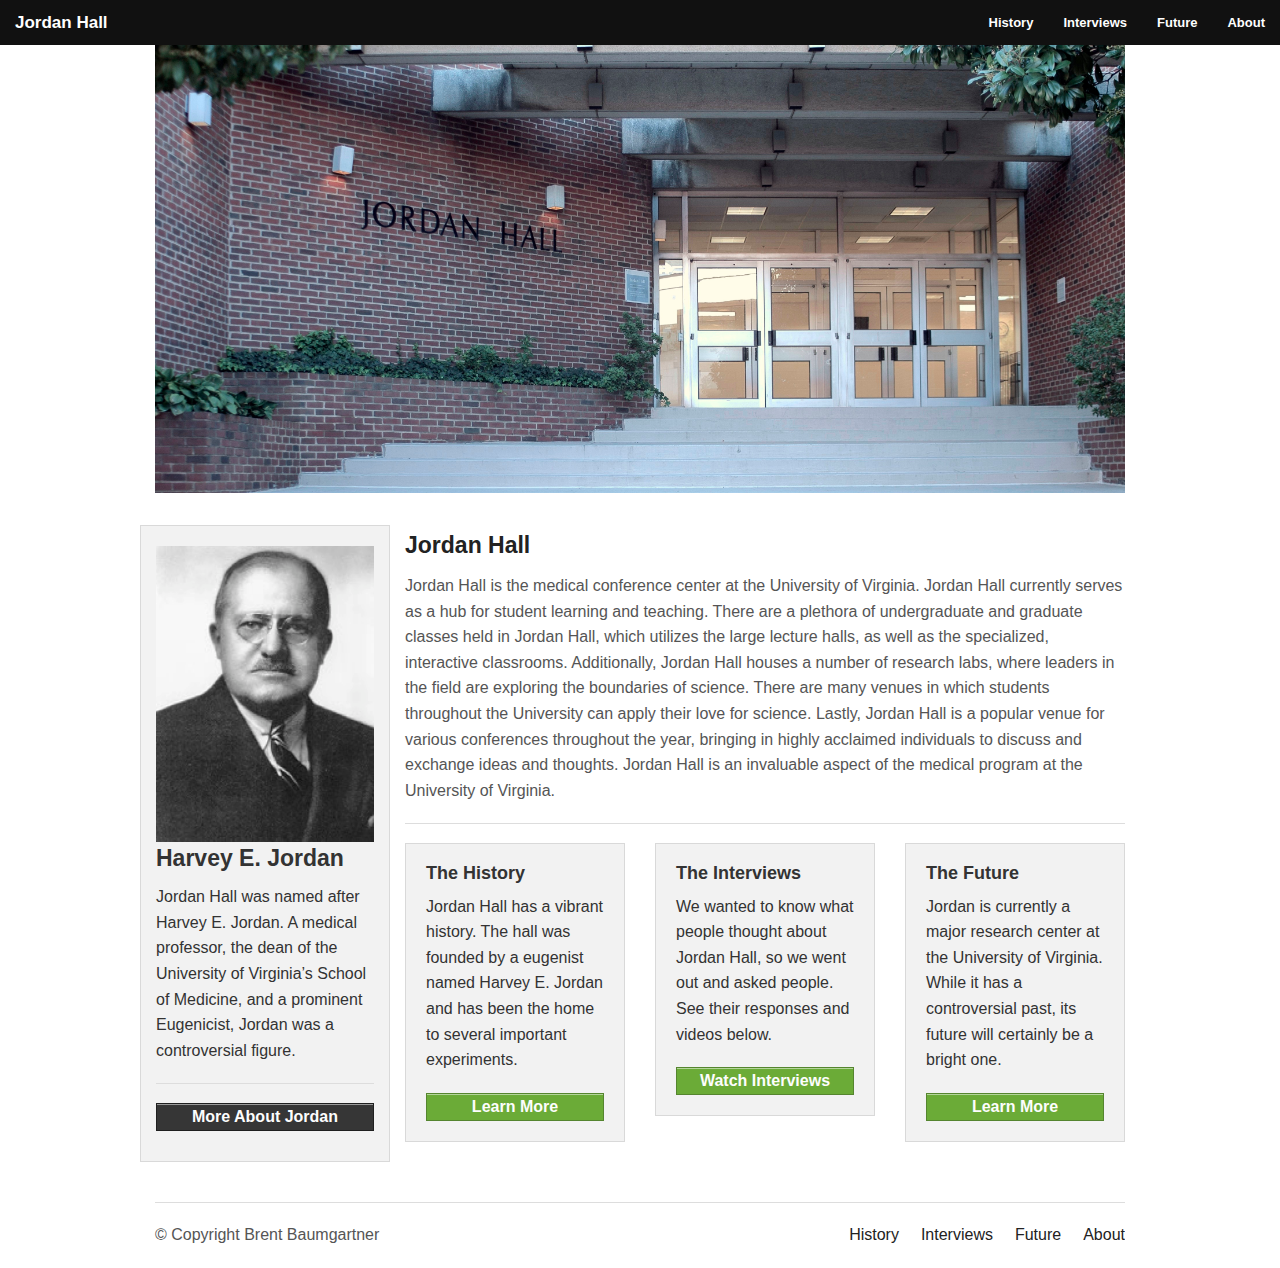
==== index.html @ 00b4e78d "First pages commit" ====
<!DOCTYPE html>
<!--[if IE 8]>               <html class="no-js lt-ie9" lang="en"> <![endif]-->
<!--[if gt IE 8]><!-->
<html class="no-js" lang="en">
	<!--<![endif]-->
	<head>
		<meta charset="utf-8">
		<meta name="viewport" content="width=device-width">
		<title>
			Jordan Hall
		</title>
		<link rel="icon" type="image/png" href="/somewhere/myicon.png">
		<link rel="stylesheet" href="css/normalize.css" type="text/css">
		<link rel="stylesheet" href="css/foundation.min.css" type="text/css">
		<link rel="stylesheet" href="css/custom.css" type="text/css">
		<script src="js/vendor/custom.modernizr.js" type="text/javascript">
</script>
	</head>
	<body>
		<!-- Navigation -->
		<nav class="top-bar">
			<ul class="title-area">
				<!-- Title Area -->
				<li class="name">
					<h1>
						<a href="#">Jordan Hall</a>
					</h1>
				</li>
			</ul>
			<section class="top-bar-section">
				<!-- Right Nav Section -->
				<ul class="right">
					<li>
						<a href="history/">History</a>
					</li>
					<li>
						<a href="interviews/">Interviews</a>
					</li>
					<li>
						<a href="future/">Future</a>
					</li>
					<li>
						<a href="about/">About</a>
					</li>
				</ul>
			</section>
		</nav><!-- End Top Bar -->
		<!-- Header -->
		<div class="row">
			<div class="large-12 columns">
				<img src="img/jordan_hall.jpg"><br>
				<br>
			</div>
		</div><!-- End Header -->
		<div class="row">
			<div class="large-3 panel columns">
				<img src="img/jordan_profile.png">
				<h4>
					Harvey E. Jordan
				</h4>
				<p>
					Jordan Hall was named after Harvey E. Jordan.  A medical professor, the dean of the University of Virginia’s School of Medicine, and a prominent Eugenicist, Jordan was a controversial figure. 
				</p>
				<hr>
				<div class="row">
					<div class="large-12 columns">
						<a href="history/" class="button">More About Jordan</a>
					</div>
				</div>
			</div>
			<div class="large-9 columns">
				<div class="row">
					<div class="large-12 columns">
						<h4>Jordan Hall</h4>
						<p>
							Jordan Hall is the medical conference center at the University of Virginia.  Jordan Hall currently serves as a hub for student learning and teaching.  There are a plethora of undergraduate and graduate classes held in Jordan Hall, which utilizes the large lecture halls, as well as the specialized, interactive classrooms.  Additionally, Jordan Hall houses a number of research labs, where leaders in the field are exploring the boundaries of science.  There are many venues in which students throughout the University can apply their love for science.  Lastly, Jordan Hall is a popular venue for various conferences throughout the year, bringing in highly acclaimed individuals to discuss and exchange ideas and thoughts.  Jordan Hall is an invaluable aspect of the medical program at the University of Virginia.
						</p>
						<hr />
					</div>
				</div>
				<div class="row">
					<div class="large-4 columns">
						<div class="panel">
							<h5>
								The History
							</h5>
							<p>
								Jordan Hall has a vibrant history. The hall was founded by a eugenist named Harvey E. Jordan and has been the home to several important experiments.
							</p><a href="history/" class="success button">Learn More</a>
						</div>
					</div>
					<div class="large-4 columns">
						<div class="panel">
							<h5>
								The Interviews
							</h5>
							<p>
								We wanted to know what people thought about Jordan Hall, so we went out and asked people. See their responses and videos below.
							</p>
							<a href="interviews/" class="success button">Watch Interviews</a>
						</div>
					</div>
					<div class="large-4 columns">
						<div class="panel">
							<h5>
								The Future
							</h5>
							<p>
								Jordan is currently a major research center at the University of Virginia. While it has a controversial past, its future will certainly be a bright one.
							</p><a href="future/" class="success button">Learn More</a>
						</div>
					</div>
				</div>
			</div>
		</div><!-- Footer -->
		<footer class="row">
			<div class="large-12 columns">
				<hr>
				<div class="row">
					<div class="large-6 columns">
						<p>
							© Copyright Brent Baumgartner
						</p>
					</div>
					<div class="large-6 columns">
						<ul class="inline-list right">
							<li>
								<a href="history/">History</a>
							</li>
							<li>
								<a href="interviews/">Interviews</a>
							</li>
							<li>
								<a href="future/">Future</a>
							</li>
							<li>
								<a href="about/">About</a>
							</li>
						</ul>
					</div>
				</div>
			</div>
		</footer>
	</body>
</html>
---- css/custom.css ----
.circular {
	width: 150px;
	height: 150px;
	-webkit-border-radius: 75px;
	-moz-border-radius: 75px;
	border-radius: 75px;

	background: url(http://www.gravatar.com/avatar/cbd668c10f6384662519c3a4875661a8?s=150) no-repeat;

	-webkit-box-shadow: 0 0 8px rgba(0, 0, 0, .8);
	-moz-box-shadow: 0 0 8px rgba(0, 0, 0, .8);
	box-shadow: 0 0 8px rgba(0, 0, 0, .8);

	margin-bottom: 20px;
	margin-top: 10px;
	margin: 15px auto;
	}

.button {
	display: block;
	width:100%;
	padding: 5px 10px;
	opacity:.9;
	margin-bottom:10px;
}

.button:hover {
	opacity:1;
}
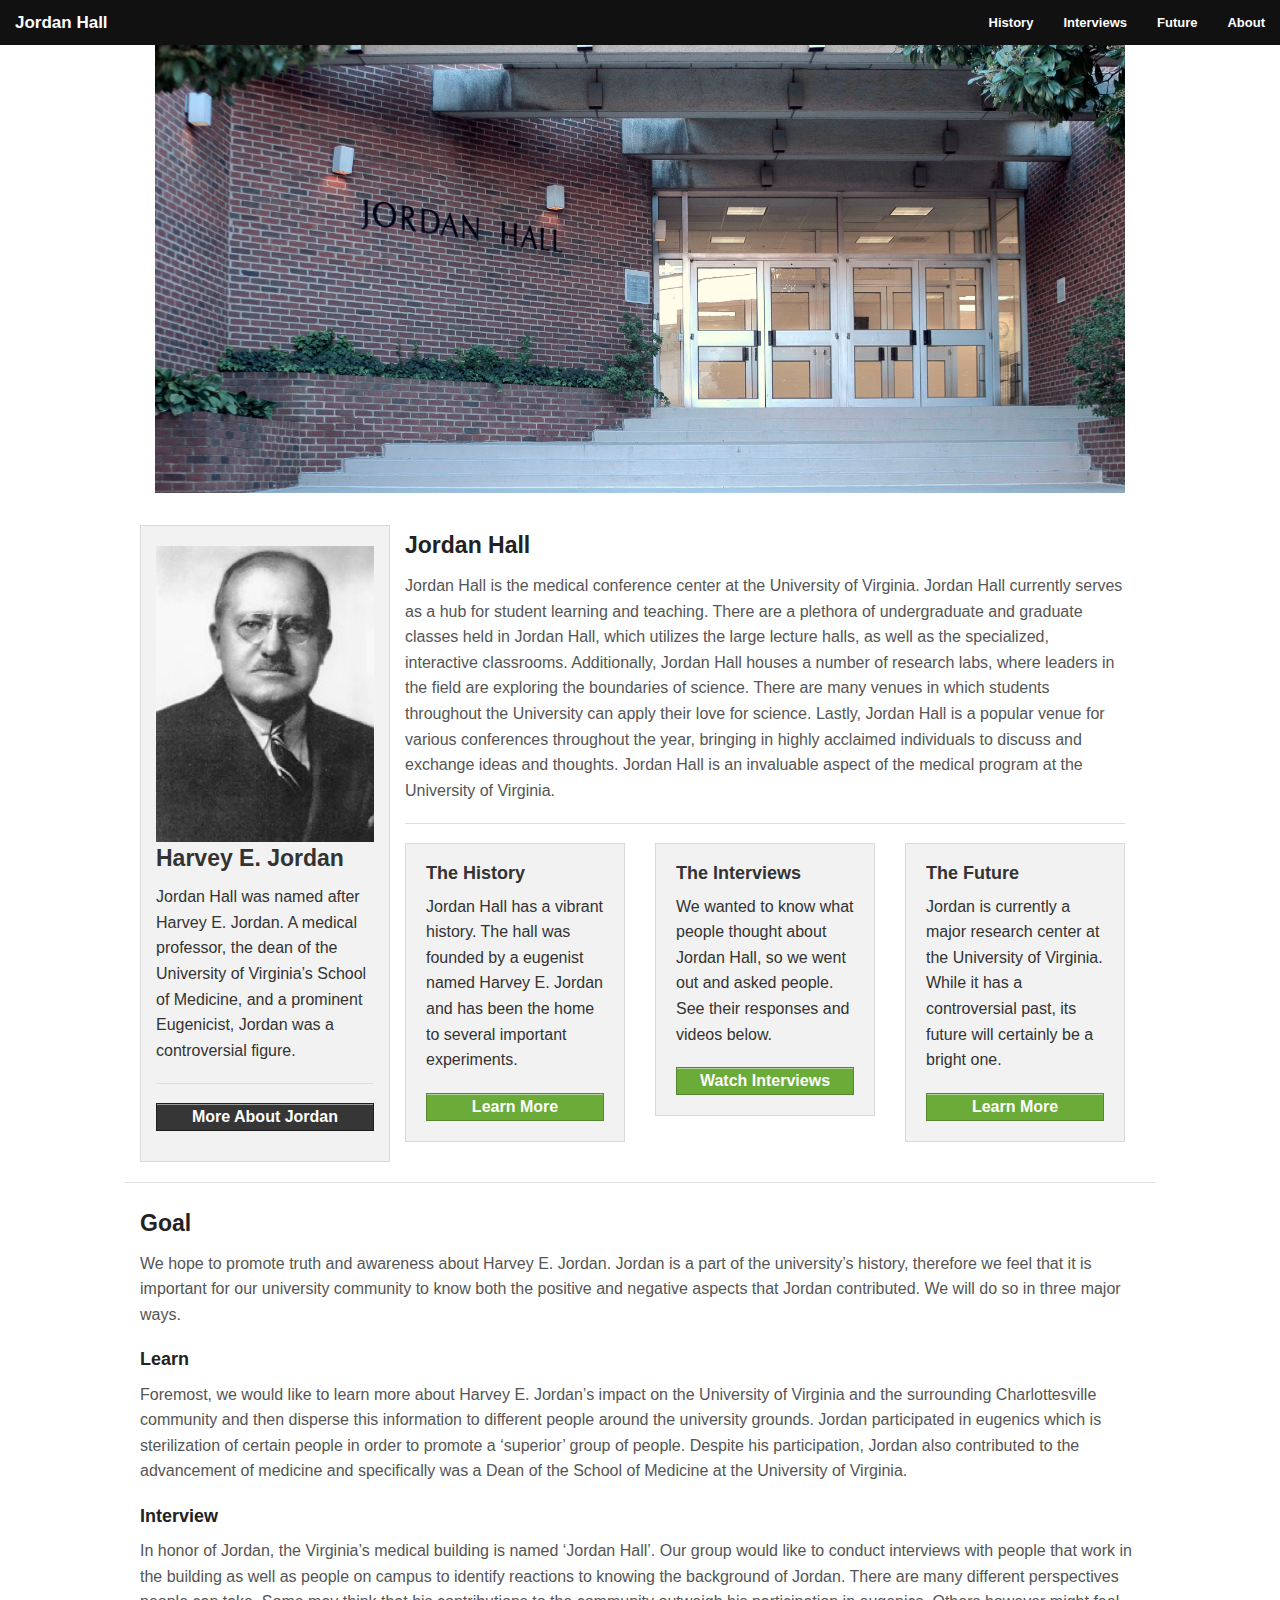
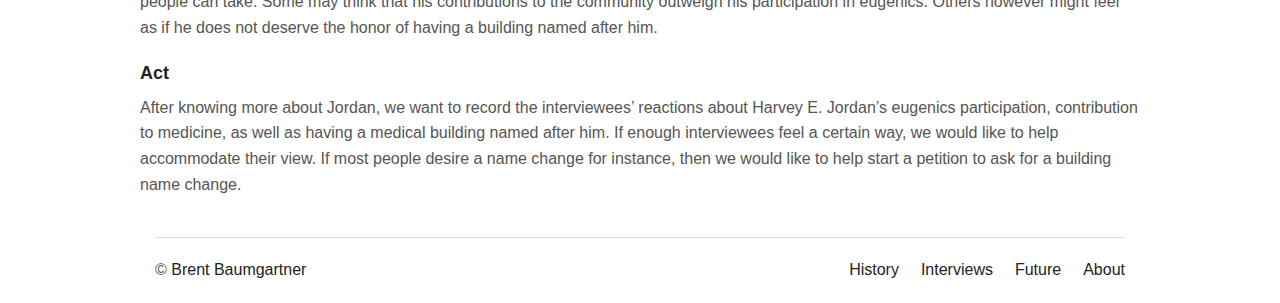
==== commit e811e943: "Create site" ====
--- a/index.html
+++ b/index.html
@@ -112,6 +112,28 @@
 					</div>
 				</div>
 			</div>
+
+				<div class="row">
+					<hr />
+					<div class="large-12 columns">
+						<h4>Goal</h4>
+						<p>
+							We hope to promote truth and awareness about Harvey E. Jordan. Jordan is a part of the university’s history, therefore we feel that it is important for our university community to know both the positive and negative aspects that Jordan contributed. We will do so in three major ways.
+						</p>
+						<h5>Learn</h5>
+						<p>
+							Foremost, we would like to learn more about Harvey E. Jordan’s impact on the University of Virginia and the surrounding Charlottesville community and then disperse this information to different people around the university grounds. Jordan participated in eugenics which is sterilization of certain people in order to promote a ‘superior’ group of people. Despite his participation, Jordan also contributed to the advancement of medicine and specifically was a Dean of the School of Medicine at the University of Virginia.
+						</p>
+						<h5>Interview</h5>
+						<p>
+							In honor of Jordan, the Virginia’s medical building is named ‘Jordan Hall’. Our group would like to conduct interviews with people that work in the building as well as people on campus to identify reactions to knowing the background of Jordan. There are many different perspectives people can take. Some may think that his contributions to the community outweigh his participation in eugenics. Others however might feel as if he does not deserve the honor of having a building named after him.
+						</p>
+						<h5>Act</h5>
+						<p>
+							After knowing more about Jordan, we want to record the interviewees’ reactions about Harvey E. Jordan’s eugenics participation, contribution to medicine, as well as having a medical building named after him. If enough interviewees feel a certain way, we would like to help accommodate their view. If most people desire a name change for instance, then we would like to help start a petition to ask for a building name change.
+						</p>
+					</div>
+				</div>
 		</div><!-- Footer -->
 		<footer class="row">
 			<div class="large-12 columns">
@@ -119,7 +141,7 @@
 				<div class="row">
 					<div class="large-6 columns">
 						<p>
-							© Copyright Brent Baumgartner
+							© <a href="http://brentbaum.com">Brent Baumgartner</a>
 						</p>
 					</div>
 					<div class="large-6 columns">
--- a/css/custom.css
+++ b/css/custom.css
@@ -4,8 +4,6 @@
 	-webkit-border-radius: 75px;
 	-moz-border-radius: 75px;
 	border-radius: 75px;
-
-	background: url(http://www.gravatar.com/avatar/cbd668c10f6384662519c3a4875661a8?s=150) no-repeat;
 
 	-webkit-box-shadow: 0 0 8px rgba(0, 0, 0, .8);
 	-moz-box-shadow: 0 0 8px rgba(0, 0, 0, .8);
@@ -15,6 +13,26 @@
 	margin-top: 10px;
 	margin: 15px auto;
 	}
+
+.angela {
+	background: url(../img/angela.jpg) no-repeat;
+	background-size: 150px;
+}
+
+.ashley {
+	background: url(../img/ashley.jpg) no-repeat;
+	background-size: 150px;
+}
+
+.megan {
+	background: url(../img/megan.jpg) no-repeat;
+	background-size: 150px;
+}
+
+.sam {
+	background: url(../img/sam.jpg) no-repeat;
+	background-size: 150px;
+}
 
 .button {
 	display: block;
@@ -26,4 +44,18 @@
 
 .button:hover {
 	opacity:1;
+}
+
+#eugenics-tree {
+	margin-top: 40px;
+}
+
+#interview-frame {
+	width:100%;
+	height: 400px;
+}
+
+#survey-frame {
+	width: 100%;
+	height: 800px;
 }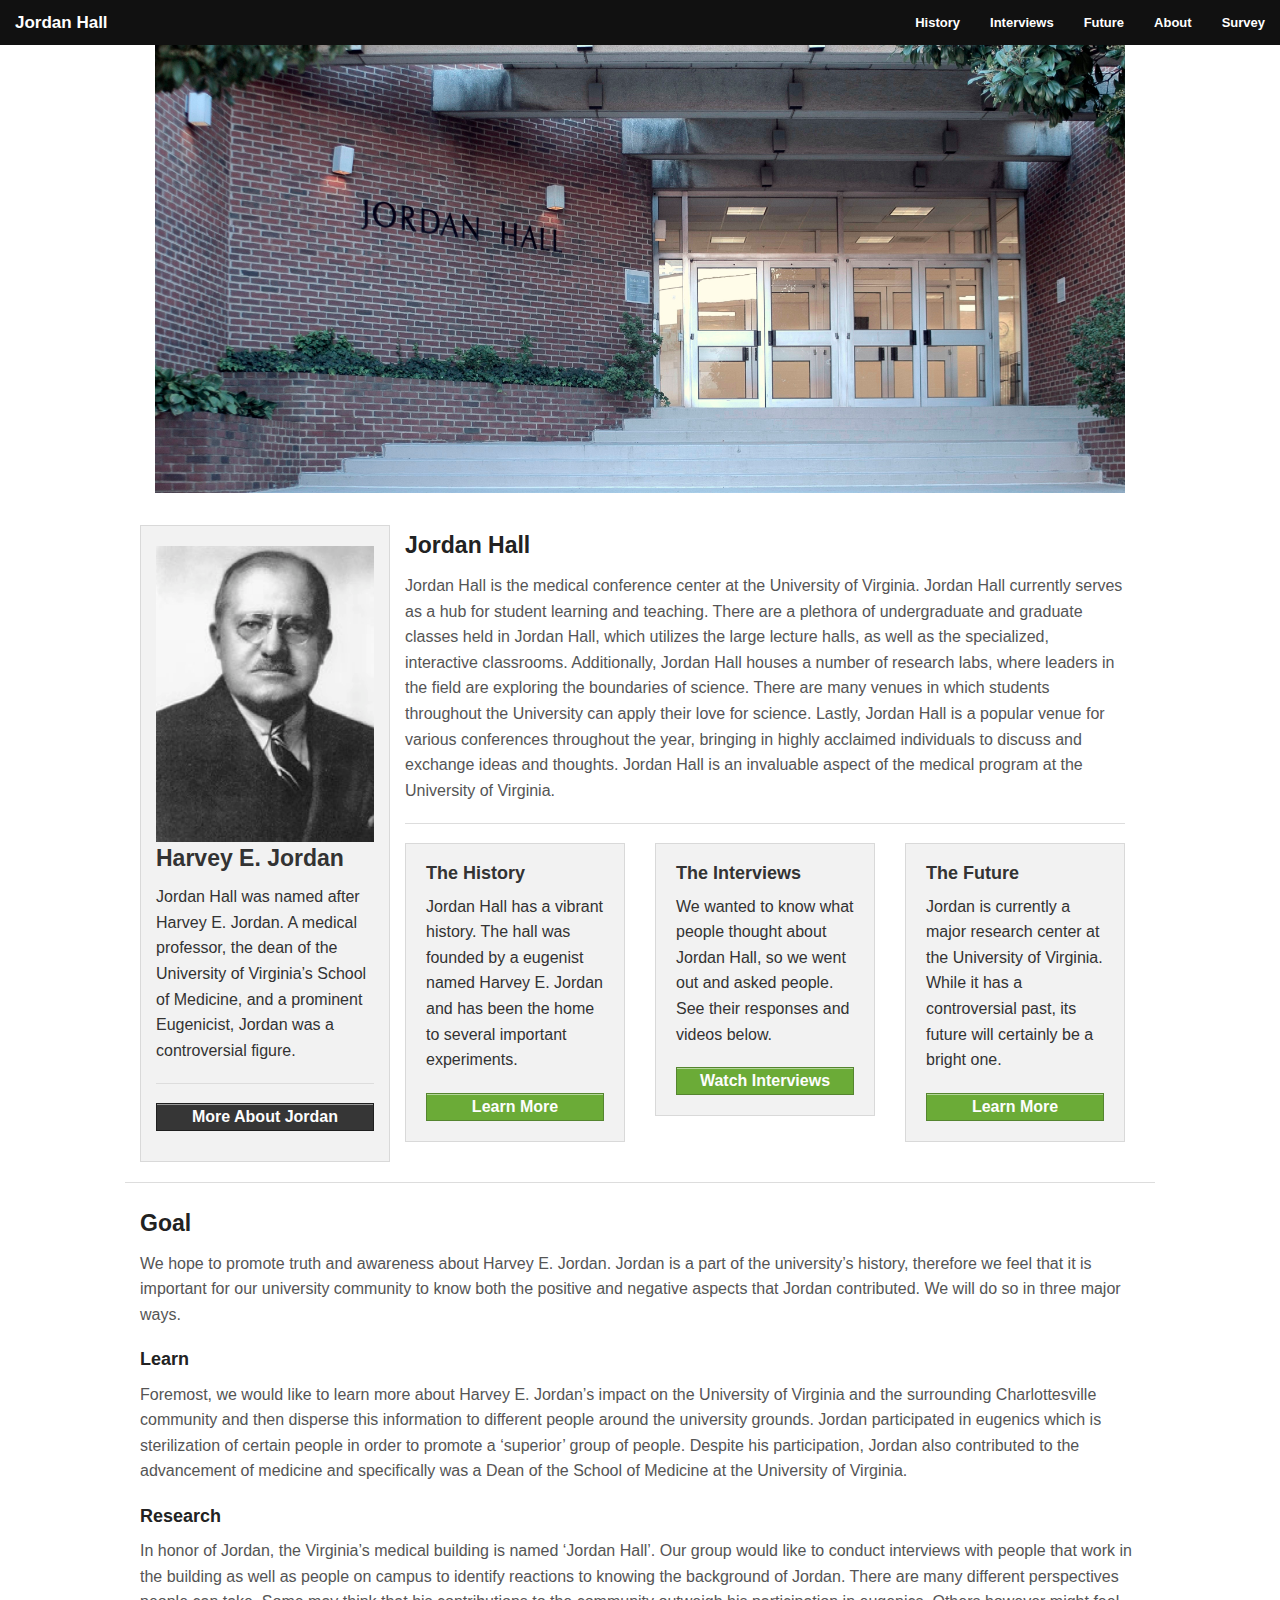
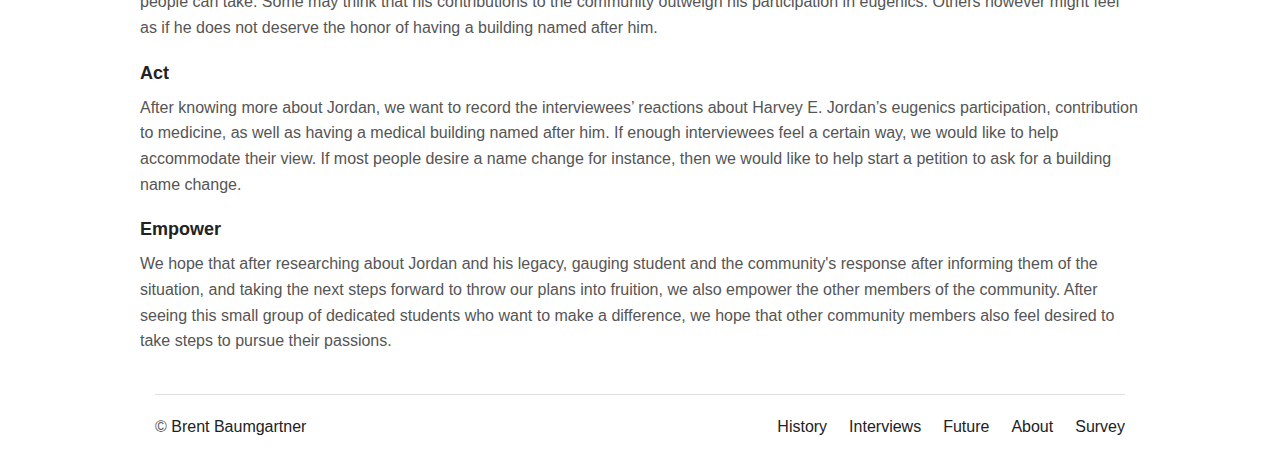
==== commit 0653168e: "Fixed problems and made changes to site based off 4/25/13 meeting." ====
--- a/index.html
+++ b/index.html
@@ -9,12 +9,9 @@
 		<title>
 			Jordan Hall
 		</title>
-		<link rel="icon" type="image/png" href="/somewhere/myicon.png">
 		<link rel="stylesheet" href="css/normalize.css" type="text/css">
 		<link rel="stylesheet" href="css/foundation.min.css" type="text/css">
 		<link rel="stylesheet" href="css/custom.css" type="text/css">
-		<script src="js/vendor/custom.modernizr.js" type="text/javascript">
-</script>
 	</head>
 	<body>
 		<!-- Navigation -->
@@ -42,6 +39,9 @@
 					<li>
 						<a href="about/">About</a>
 					</li>
+                    <li>
+                        <a href="survey/">Survey</a>
+                    </li>
 				</ul>
 			</section>
 		</nav><!-- End Top Bar -->
@@ -124,13 +124,17 @@
 						<p>
 							Foremost, we would like to learn more about Harvey E. Jordan’s impact on the University of Virginia and the surrounding Charlottesville community and then disperse this information to different people around the university grounds. Jordan participated in eugenics which is sterilization of certain people in order to promote a ‘superior’ group of people. Despite his participation, Jordan also contributed to the advancement of medicine and specifically was a Dean of the School of Medicine at the University of Virginia.
 						</p>
-						<h5>Interview</h5>
+						<h5>Research</h5>
 						<p>
 							In honor of Jordan, the Virginia’s medical building is named ‘Jordan Hall’. Our group would like to conduct interviews with people that work in the building as well as people on campus to identify reactions to knowing the background of Jordan. There are many different perspectives people can take. Some may think that his contributions to the community outweigh his participation in eugenics. Others however might feel as if he does not deserve the honor of having a building named after him.
 						</p>
 						<h5>Act</h5>
 						<p>
 							After knowing more about Jordan, we want to record the interviewees’ reactions about Harvey E. Jordan’s eugenics participation, contribution to medicine, as well as having a medical building named after him. If enough interviewees feel a certain way, we would like to help accommodate their view. If most people desire a name change for instance, then we would like to help start a petition to ask for a building name change.
+						</p>
+						<h5>Empower</h5>
+						<p>
+                            We hope that after researching about Jordan and his legacy, gauging student and the community's response after informing them of the situation, and taking the next steps forward to throw our plans into fruition, we also empower the other members of the community.  After seeing this small group of dedicated students who want to make a difference, we hope that other community members also feel desired to take steps to pursue their passions.
 						</p>
 					</div>
 				</div>
@@ -158,6 +162,9 @@
 							<li>
 								<a href="about/">About</a>
 							</li>
+                            <li>
+                                <a href="survey/">Survey</a>
+                            </li>
 						</ul>
 					</div>
 				</div>
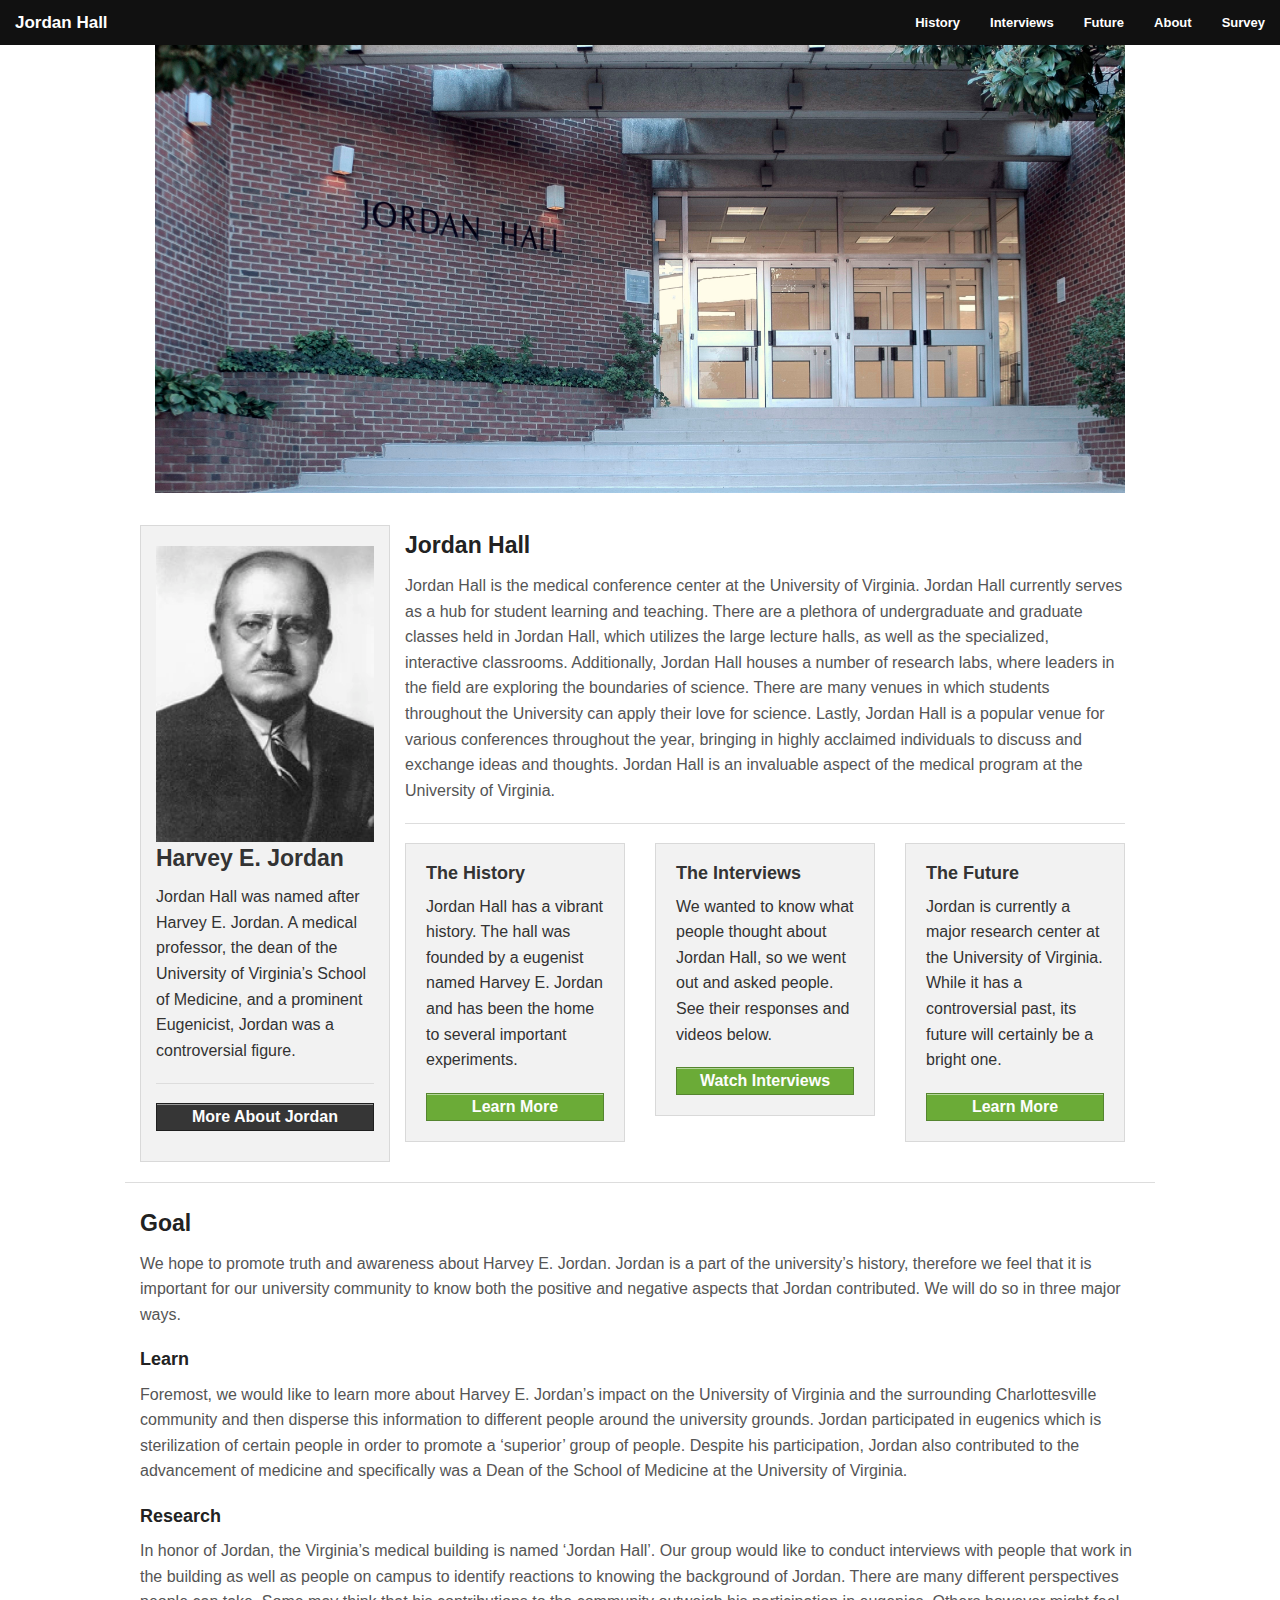
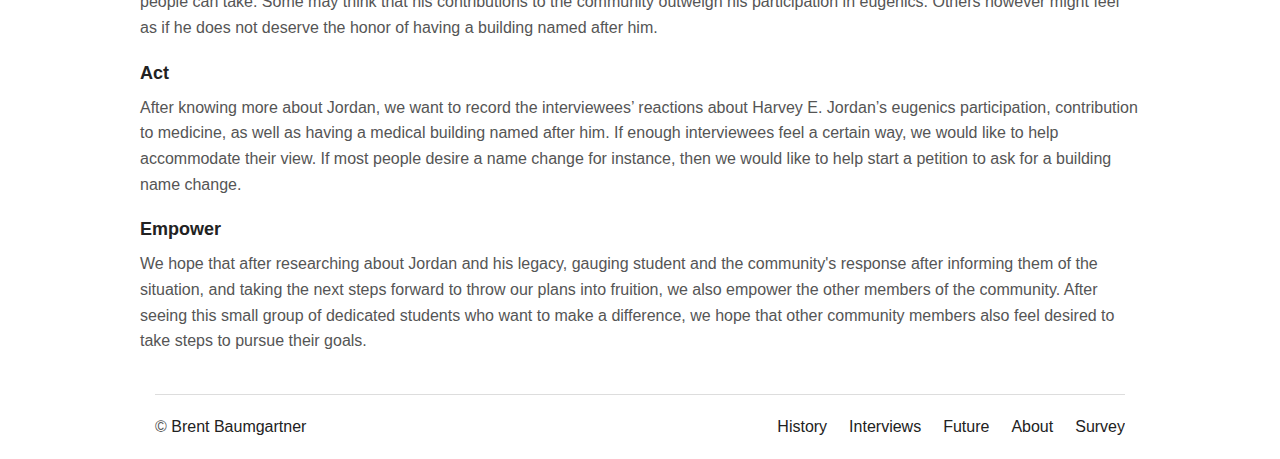
==== commit f560f502: "Finishing touches" ====
--- a/index.html
+++ b/index.html
@@ -2,173 +2,173 @@
 <!--[if IE 8]>               <html class="no-js lt-ie9" lang="en"> <![endif]-->
 <!--[if gt IE 8]><!-->
 <html class="no-js" lang="en">
-	<!--<![endif]-->
-	<head>
-		<meta charset="utf-8">
-		<meta name="viewport" content="width=device-width">
-		<title>
-			Jordan Hall
-		</title>
-		<link rel="stylesheet" href="css/normalize.css" type="text/css">
-		<link rel="stylesheet" href="css/foundation.min.css" type="text/css">
-		<link rel="stylesheet" href="css/custom.css" type="text/css">
-	</head>
-	<body>
-		<!-- Navigation -->
-		<nav class="top-bar">
-			<ul class="title-area">
-				<!-- Title Area -->
-				<li class="name">
-					<h1>
-						<a href="#">Jordan Hall</a>
-					</h1>
-				</li>
-			</ul>
-			<section class="top-bar-section">
-				<!-- Right Nav Section -->
-				<ul class="right">
-					<li>
-						<a href="history/">History</a>
-					</li>
-					<li>
-						<a href="interviews/">Interviews</a>
-					</li>
-					<li>
-						<a href="future/">Future</a>
-					</li>
-					<li>
-						<a href="about/">About</a>
-					</li>
+<!--<![endif]-->
+<head>
+    <meta charset="utf-8">
+    <meta name="viewport" content="width=device-width">
+    <title>
+        Jordan Hall
+    </title>
+    <link rel="stylesheet" href="css/normalize.css" type="text/css">
+    <link rel="stylesheet" href="css/foundation.min.css" type="text/css">
+    <link rel="stylesheet" href="css/custom.css" type="text/css">
+</head>
+<body>
+<!-- Navigation -->
+<nav class="top-bar">
+    <ul class="title-area">
+        <!-- Title Area -->
+        <li class="name">
+            <h1>
+                <a href="#">Jordan Hall</a>
+            </h1>
+        </li>
+    </ul>
+    <section class="top-bar-section">
+        <!-- Right Nav Section -->
+        <ul class="right">
+            <li>
+                <a href="history/">History</a>
+            </li>
+            <li>
+                <a href="interviews/">Interviews</a>
+            </li>
+            <li>
+                <a href="future/">Future</a>
+            </li>
+            <li>
+                <a href="about/">About</a>
+            </li>
+            <li>
+                <a href="survey/">Survey</a>
+            </li>
+        </ul>
+    </section>
+</nav><!-- End Top Bar -->
+<!-- Header -->
+<div class="row">
+    <div class="large-12 columns">
+        <img src="img/jordan_hall.jpg"><br>
+        <br>
+    </div>
+</div><!-- End Header -->
+<div class="row">
+    <div class="large-3 panel columns">
+        <img src="../img/jordan_profile.png">
+        <h4>
+            Harvey E. Jordan
+        </h4>
+        <p>
+            Jordan Hall was named after Harvey E. Jordan.  A medical professor, the dean of the University of Virginia’s School of Medicine, and a prominent Eugenicist, Jordan was a controversial figure.
+        </p>
+        <hr>
+        <div class="row">
+            <div class="large-12 columns">
+                <a href="../history/" class="button">More About Jordan</a>
+            </div>
+        </div>
+    </div>
+    <div class="large-9 columns">
+        <div class="row">
+            <div class="large-12 columns">
+                <h4>Jordan Hall</h4>
+                <p>
+                    Jordan Hall is the medical conference center at the University of Virginia.  Jordan Hall currently serves as a hub for student learning and teaching.  There are a plethora of undergraduate and graduate classes held in Jordan Hall, which utilizes the large lecture halls, as well as the specialized, interactive classrooms.  Additionally, Jordan Hall houses a number of research labs, where leaders in the field are exploring the boundaries of science.  There are many venues in which students throughout the University can apply their love for science.  Lastly, Jordan Hall is a popular venue for various conferences throughout the year, bringing in highly acclaimed individuals to discuss and exchange ideas and thoughts.  Jordan Hall is an invaluable aspect of the medical program at the University of Virginia.
+                </p>
+                <hr />
+            </div>
+        </div>
+        <div class="row">
+            <div class="large-4 columns">
+                <div class="panel">
+                    <h5>
+                        The History
+                    </h5>
+                    <p>
+                        Jordan Hall has a vibrant history. The hall was founded by a eugenist named Harvey E. Jordan and has been the home to several important experiments.
+                    </p><a href="history/" class="success button">Learn More</a>
+                </div>
+            </div>
+            <div class="large-4 columns">
+                <div class="panel">
+                    <h5>
+                        The Interviews
+                    </h5>
+                    <p>
+                        We wanted to know what people thought about Jordan Hall, so we went out and asked people. See their responses and videos below.
+                    </p>
+                    <a href="interviews/" class="success button">Watch Interviews</a>
+                </div>
+            </div>
+            <div class="large-4 columns">
+                <div class="panel">
+                    <h5>
+                        The Future
+                    </h5>
+                    <p>
+                        Jordan is currently a major research center at the University of Virginia. While it has a controversial past, its future will certainly be a bright one.
+                    </p><a href="future/" class="success button">Learn More</a>
+                </div>
+            </div>
+        </div>
+    </div>
+
+    <div class="row">
+        <hr />
+        <div class="large-12 columns">
+            <h4>Goal</h4>
+            <p>
+                We hope to promote truth and awareness about Harvey E. Jordan. Jordan is a part of the university’s history, therefore we feel that it is important for our university community to know both the positive and negative aspects that Jordan contributed. We will do so in three major ways.
+            </p>
+            <h5>Learn</h5>
+            <p>
+                Foremost, we would like to learn more about Harvey E. Jordan’s impact on the University of Virginia and the surrounding Charlottesville community and then disperse this information to different people around the university grounds. Jordan participated in eugenics which is sterilization of certain people in order to promote a ‘superior’ group of people. Despite his participation, Jordan also contributed to the advancement of medicine and specifically was a Dean of the School of Medicine at the University of Virginia.
+            </p>
+            <h5>Research</h5>
+            <p>
+                In honor of Jordan, the Virginia’s medical building is named ‘Jordan Hall’. Our group would like to conduct interviews with people that work in the building as well as people on campus to identify reactions to knowing the background of Jordan. There are many different perspectives people can take. Some may think that his contributions to the community outweigh his participation in eugenics. Others however might feel as if he does not deserve the honor of having a building named after him.
+            </p>
+            <h5>Act</h5>
+            <p>
+                After knowing more about Jordan, we want to record the interviewees’ reactions about Harvey E. Jordan’s eugenics participation, contribution to medicine, as well as having a medical building named after him. If enough interviewees feel a certain way, we would like to help accommodate their view. If most people desire a name change for instance, then we would like to help start a petition to ask for a building name change.
+            </p>
+            <h5>Empower</h5>
+            <p>
+                We hope that after researching about Jordan and his legacy, gauging student and the community's response after informing them of the situation, and taking the next steps forward to throw our plans into fruition, we also empower the other members of the community.  After seeing this small group of dedicated students who want to make a difference, we hope that other community members also feel desired to take steps to pursue their goals.
+            </p>
+        </div>
+    </div>
+</div><!-- Footer -->
+<footer class="row">
+    <div class="large-12 columns">
+        <hr>
+        <div class="row">
+            <div class="large-6 columns">
+                <p>
+                    © <a href="http://brentbaum.com">Brent Baumgartner</a>
+                </p>
+            </div>
+            <div class="large-6 columns">
+                <ul class="inline-list right">
                     <li>
-                        <a href="survey/">Survey</a>
+                        <a href="../history/">History</a>
                     </li>
-				</ul>
-			</section>
-		</nav><!-- End Top Bar -->
-		<!-- Header -->
-		<div class="row">
-			<div class="large-12 columns">
-				<img src="img/jordan_hall.jpg"><br>
-				<br>
-			</div>
-		</div><!-- End Header -->
-		<div class="row">
-			<div class="large-3 panel columns">
-				<img src="img/jordan_profile.png">
-				<h4>
-					Harvey E. Jordan
-				</h4>
-				<p>
-					Jordan Hall was named after Harvey E. Jordan.  A medical professor, the dean of the University of Virginia’s School of Medicine, and a prominent Eugenicist, Jordan was a controversial figure. 
-				</p>
-				<hr>
-				<div class="row">
-					<div class="large-12 columns">
-						<a href="history/" class="button">More About Jordan</a>
-					</div>
-				</div>
-			</div>
-			<div class="large-9 columns">
-				<div class="row">
-					<div class="large-12 columns">
-						<h4>Jordan Hall</h4>
-						<p>
-							Jordan Hall is the medical conference center at the University of Virginia.  Jordan Hall currently serves as a hub for student learning and teaching.  There are a plethora of undergraduate and graduate classes held in Jordan Hall, which utilizes the large lecture halls, as well as the specialized, interactive classrooms.  Additionally, Jordan Hall houses a number of research labs, where leaders in the field are exploring the boundaries of science.  There are many venues in which students throughout the University can apply their love for science.  Lastly, Jordan Hall is a popular venue for various conferences throughout the year, bringing in highly acclaimed individuals to discuss and exchange ideas and thoughts.  Jordan Hall is an invaluable aspect of the medical program at the University of Virginia.
-						</p>
-						<hr />
-					</div>
-				</div>
-				<div class="row">
-					<div class="large-4 columns">
-						<div class="panel">
-							<h5>
-								The History
-							</h5>
-							<p>
-								Jordan Hall has a vibrant history. The hall was founded by a eugenist named Harvey E. Jordan and has been the home to several important experiments.
-							</p><a href="history/" class="success button">Learn More</a>
-						</div>
-					</div>
-					<div class="large-4 columns">
-						<div class="panel">
-							<h5>
-								The Interviews
-							</h5>
-							<p>
-								We wanted to know what people thought about Jordan Hall, so we went out and asked people. See their responses and videos below.
-							</p>
-							<a href="interviews/" class="success button">Watch Interviews</a>
-						</div>
-					</div>
-					<div class="large-4 columns">
-						<div class="panel">
-							<h5>
-								The Future
-							</h5>
-							<p>
-								Jordan is currently a major research center at the University of Virginia. While it has a controversial past, its future will certainly be a bright one.
-							</p><a href="future/" class="success button">Learn More</a>
-						</div>
-					</div>
-				</div>
-			</div>
-
-				<div class="row">
-					<hr />
-					<div class="large-12 columns">
-						<h4>Goal</h4>
-						<p>
-							We hope to promote truth and awareness about Harvey E. Jordan. Jordan is a part of the university’s history, therefore we feel that it is important for our university community to know both the positive and negative aspects that Jordan contributed. We will do so in three major ways.
-						</p>
-						<h5>Learn</h5>
-						<p>
-							Foremost, we would like to learn more about Harvey E. Jordan’s impact on the University of Virginia and the surrounding Charlottesville community and then disperse this information to different people around the university grounds. Jordan participated in eugenics which is sterilization of certain people in order to promote a ‘superior’ group of people. Despite his participation, Jordan also contributed to the advancement of medicine and specifically was a Dean of the School of Medicine at the University of Virginia.
-						</p>
-						<h5>Research</h5>
-						<p>
-							In honor of Jordan, the Virginia’s medical building is named ‘Jordan Hall’. Our group would like to conduct interviews with people that work in the building as well as people on campus to identify reactions to knowing the background of Jordan. There are many different perspectives people can take. Some may think that his contributions to the community outweigh his participation in eugenics. Others however might feel as if he does not deserve the honor of having a building named after him.
-						</p>
-						<h5>Act</h5>
-						<p>
-							After knowing more about Jordan, we want to record the interviewees’ reactions about Harvey E. Jordan’s eugenics participation, contribution to medicine, as well as having a medical building named after him. If enough interviewees feel a certain way, we would like to help accommodate their view. If most people desire a name change for instance, then we would like to help start a petition to ask for a building name change.
-						</p>
-						<h5>Empower</h5>
-						<p>
-                            We hope that after researching about Jordan and his legacy, gauging student and the community's response after informing them of the situation, and taking the next steps forward to throw our plans into fruition, we also empower the other members of the community.  After seeing this small group of dedicated students who want to make a difference, we hope that other community members also feel desired to take steps to pursue their passions.
-						</p>
-					</div>
-				</div>
-		</div><!-- Footer -->
-		<footer class="row">
-			<div class="large-12 columns">
-				<hr>
-				<div class="row">
-					<div class="large-6 columns">
-						<p>
-							© <a href="http://brentbaum.com">Brent Baumgartner</a>
-						</p>
-					</div>
-					<div class="large-6 columns">
-						<ul class="inline-list right">
-							<li>
-								<a href="history/">History</a>
-							</li>
-							<li>
-								<a href="interviews/">Interviews</a>
-							</li>
-							<li>
-								<a href="future/">Future</a>
-							</li>
-							<li>
-								<a href="about/">About</a>
-							</li>
-                            <li>
-                                <a href="survey/">Survey</a>
-                            </li>
-						</ul>
-					</div>
-				</div>
-			</div>
-		</footer>
-	</body>
+                    <li>
+                        <a href="../interviews/">Interviews</a>
+                    </li>
+                    <li>
+                        <a href="../future/">Future</a>
+                    </li>
+                    <li>
+                        <a href="../about/">About</a>
+                    </li>
+                    <li>
+                        <a href="../survey/">Survey</a>
+                    </li>
+                </ul>
+            </div>
+        </div>
+    </div>
+</footer>
+</body>
 </html>--- a/css/custom.css
+++ b/css/custom.css
@@ -55,6 +55,10 @@
 	height: 400px;
 }
 
+#interview-frame > li {
+    width: 100%;
+}
+
 #survey-frame {
 	width: 100%;
 	height: 800px;
